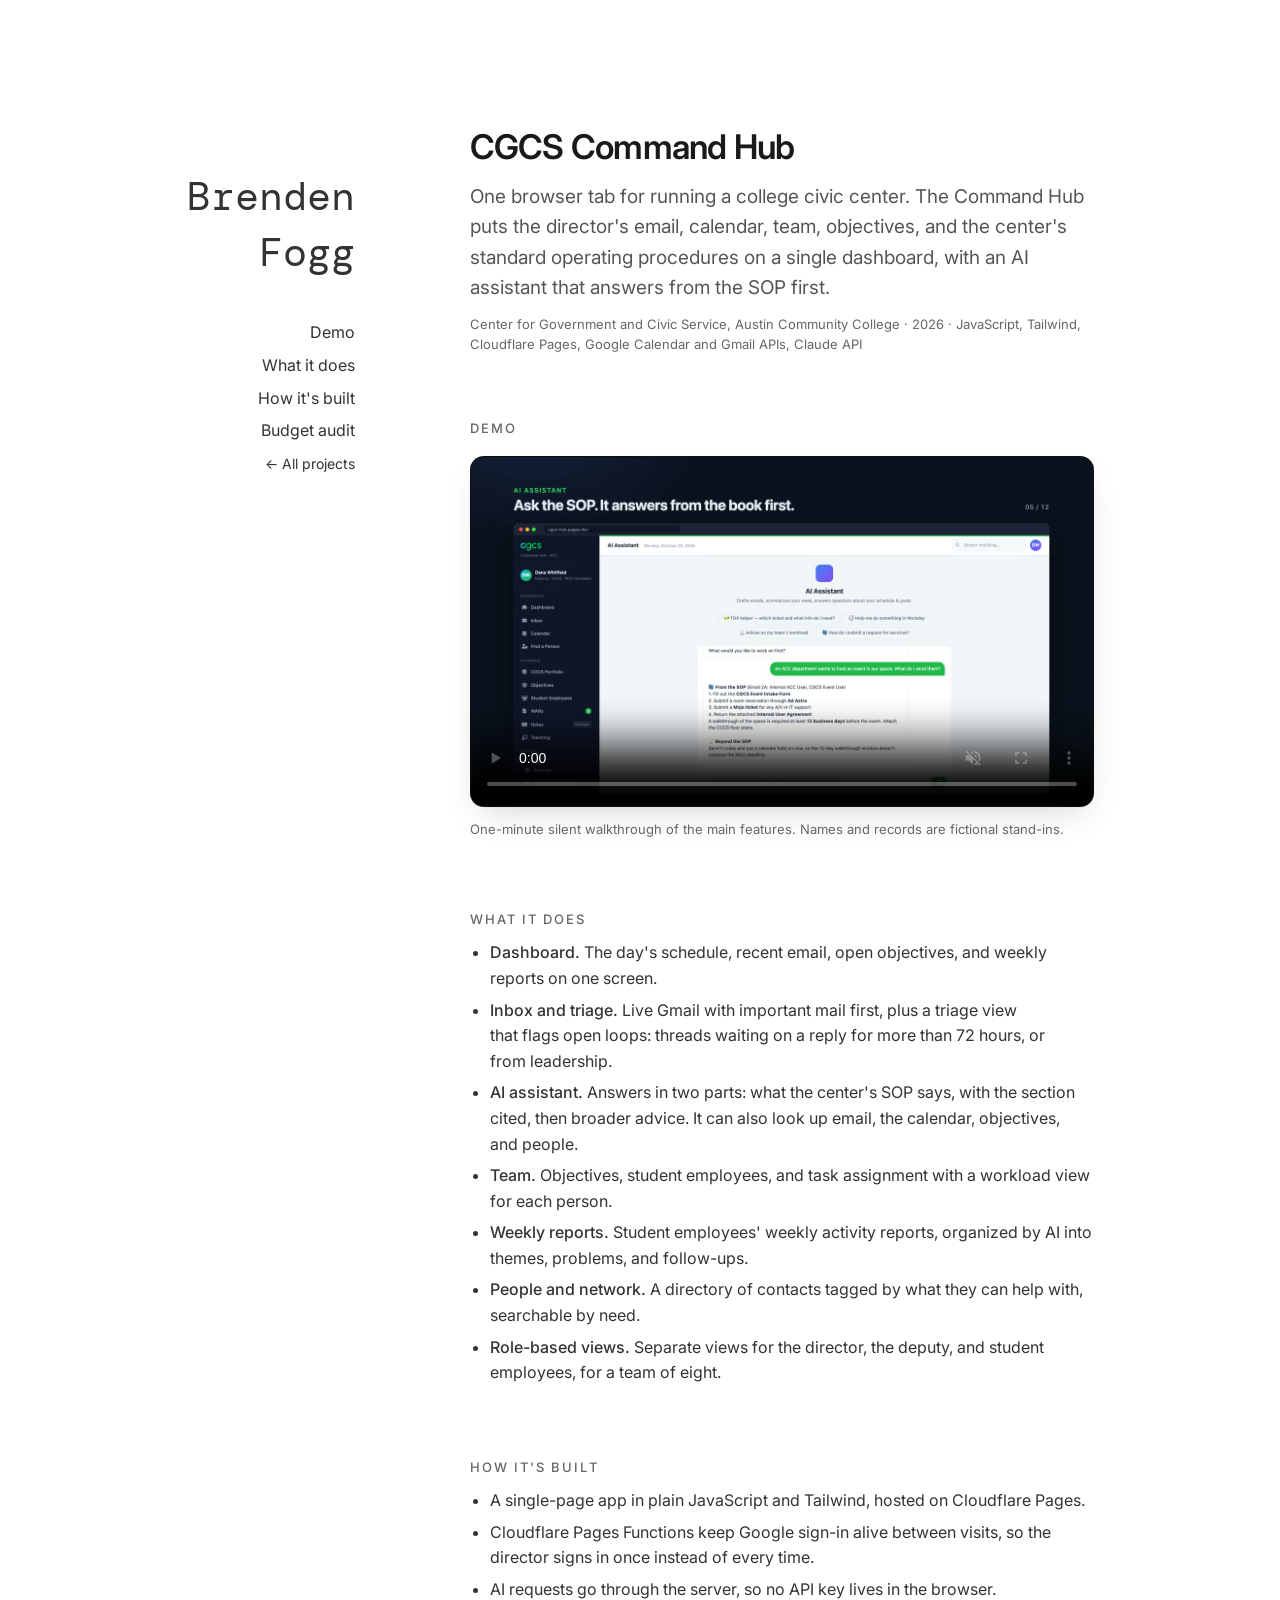
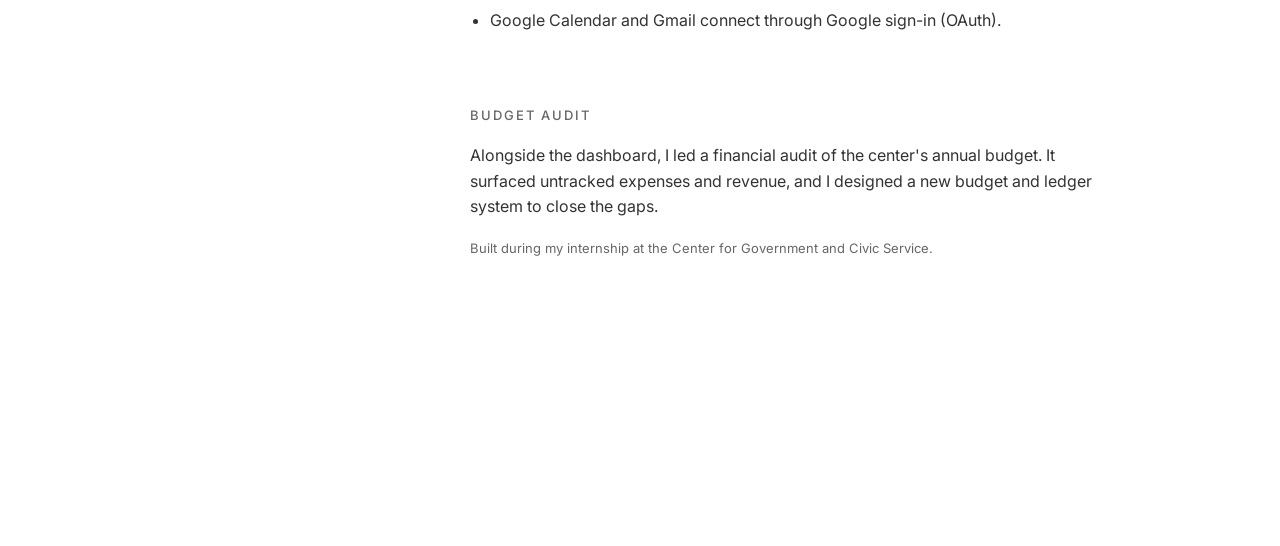
==== projects/cgcs-hub/index.html @ c5cb947f "Old site: add the CGCS Command Hub case study and video Saves the in-progress work on the previous d" ====
<!DOCTYPE html>
<html lang="en">
<head>
  <title>CGCS Command Hub · Brenden Fogg</title>

  <!-- meta -->
  <meta charset="UTF-8">
  <meta name="viewport" content="width=device-width, initial-scale=1">
  <meta name="description" content="CGCS Command Hub: an operations dashboard that puts a civic center's email, calendar, team, and SOP in one browser tab.">

  <!-- Font Awesome (icons) -->
  <link rel="stylesheet" href="https://cdnjs.cloudflare.com/ajax/libs/font-awesome/4.7.0/css/font-awesome.min.css">

  <!-- CSS -->
  <link rel="stylesheet" href="../../_css/style.css?v=5">
  <style>
    /* Case-study additions; everything else comes from the site stylesheet. */
    .lede { font-size: 19px; line-height: 1.5; color: var(--subtle); padding-top: 4px !important; }
    .meta { color: var(--muted); font-size: 13px; }
    .meta a { white-space: nowrap; }
    figure { margin: 18px 0 6px; }
    figcaption { color: var(--muted); font-size: 13px; padding-top: 10px; }
    ul.tight { margin: 4px 0; padding-left: 20px; }
    ul.tight li { padding: 3px 0; }
    .back { font-size: 14px; }
    /* tighter section spacing than the home page's spacer */
    .main > .br { height: 64px; }
    .main .anchor > p:last-child { padding-bottom: 0; }
  </style>
</head>

<body>
  <a class="skip" href="#main">Skip to content</a>
  <div class="container">

    <!-- left pane -->
    <nav class="left-pane toc" aria-label="Site">
      <p class="name about"><a href="../../">Brenden<br>Fogg<br></a></p>
      <div class="mobile-header">
        <span class="about"><a href="../../">Brenden Fogg</a></span>
      </div>
      <button class="mobile-toggle" type="button" aria-label="Menu" aria-expanded="false">
        <span></span>
        <span></span>
        <span></span>
      </button>
      <div class="links">
        <div class="visible-sm small-br"></div>
        <a href="#demo" class="nav demo">Demo</a>
        <div class="small-br"></div>
        <a href="#features" class="nav features">What it does</a>
        <div class="small-br"></div>
        <a href="#built" class="nav built">How it's built</a>
        <div class="small-br"></div>
        <a href="#budget" class="nav budget">Budget audit</a>
        <div class="small-br"></div>
        <a class="back" href="../../#projects">&larr; All projects</a>
      </div>
    </nav>

    <!-- right pane -->
    <main class="right-pane main" id="main">

      <div class="anchor" id="top">
        <h1 class="project-title">CGCS Command Hub</h1>
        <p class="lede">
          One browser tab for running a college civic center. The Command Hub puts the director's
          email, calendar, team, objectives, and the center's standard operating procedures on a
          single dashboard, with an AI assistant that answers from the SOP first.
        </p>
        <div class="meta">
          Center for Government and Civic Service, Austin Community College · 2026 ·
          JavaScript, Tailwind, Cloudflare Pages, Google Calendar and Gmail APIs, Claude API
        </div>
      </div>

      <div class="br"></div>

      <!-- demo -->
      <div class="anchor" id="demo">
        <h2 class="section">Demo</h2>
        <figure>
          <video src="../../_media/cgcs-hub-demo.mp4?v=4" poster="../../_images/cgcs-hub-video-poster.jpg?v=4"
                 width="1280" height="720" controls playsinline muted preload="metadata"
                 aria-label="Walkthrough of the CGCS Command Hub"></video>
          <figcaption>One-minute silent walkthrough of the main features. Names and records are fictional stand-ins.</figcaption>
        </figure>
      </div>

      <div class="br"></div>

      <!-- features -->
      <div class="anchor" id="features">
        <h2 class="section">What it does</h2>
        <ul class="tight">
          <li><span class="bold">Dashboard.</span> The day's schedule, recent email, open objectives, and weekly reports on one screen.</li>
          <li><span class="bold">Inbox and triage.</span> Live Gmail with important mail first, plus a triage view that flags open loops: threads waiting on a reply for more than 72 hours, or from leadership.</li>
          <li><span class="bold">AI assistant.</span> Answers in two parts: what the center's SOP says, with the section cited, then broader advice. It can also look up email, the calendar, objectives, and people.</li>
          <li><span class="bold">Team.</span> Objectives, student employees, and task assignment with a workload view for each person.</li>
          <li><span class="bold">Weekly reports.</span> Student employees' weekly activity reports, organized by AI into themes, problems, and follow-ups.</li>
          <li><span class="bold">People and network.</span> A directory of contacts tagged by what they can help with, searchable by need.</li>
          <li><span class="bold">Role-based views.</span> Separate views for the director, the deputy, and student employees, for a team of eight.</li>
        </ul>
      </div>

      <div class="br"></div>

      <!-- built -->
      <div class="anchor" id="built">
        <h2 class="section">How it's built</h2>
        <ul class="tight">
          <li>A single-page app in plain JavaScript and Tailwind, hosted on Cloudflare Pages.</li>
          <li>Cloudflare Pages Functions keep Google sign-in alive between visits, so the director signs in once instead of every time.</li>
          <li>AI requests go through the server, so no API key lives in the browser.</li>
          <li>Google Calendar and Gmail connect through Google sign-in (OAuth).</li>
        </ul>
      </div>

      <div class="br"></div>

      <!-- budget -->
      <div class="anchor" id="budget">
        <h2 class="section">Budget audit</h2>
        <p>
          Alongside the dashboard, I led a financial audit of the center's annual budget. It surfaced
          untracked expenses and revenue, and I designed a new budget and ledger system to close the gaps.
        </p>
        <div class="small-br"></div>
        <div class="meta">Built during my internship at the Center for Government and Civic Service.</div>
      </div>

      <div class="abyss"></div>
    </main>

  </div>

  <script src="../../_js/main.js?v=4"></script>
</body>
</html>
---- _css/style.css ----
/* ============================================================
   Brenden Fogg — Personal Website
   Style inspired by tsnaomi.net
   ============================================================ */

/* ---- Fonts ---- */
@import url('https://fonts.googleapis.com/css2?family=DM+Mono:wght@400;500&family=Inter:wght@400;500;600&display=swap');


/* ---- Tokens ---- */
:root {
  --ink: #333333;
  --ink-strong: #1a1a1a;
  --subtle: #555555;
  --muted: #666666;
  --rule: #d9d9d9;
  --accent: #3d8bbd;
  --radius: 14px;
  --media-edge: rgba(0, 0, 0, 0.08);
  --media-shadow: 0 1px 2px rgba(0, 0, 0, 0.04), 0 14px 36px -12px rgba(0, 0, 0, 0.18);
}


/* ---- Reset / Base ---- */
html {
  -webkit-tap-highlight-color: rgba(0, 0, 0, 0);
  -webkit-text-size-adjust: 100%;
  scroll-behavior: smooth;
}

body {
  font-size: 16px;
  font-family: 'Inter', -apple-system, BlinkMacSystemFont, 'Helvetica Neue', Helvetica, Arial, sans-serif;
  background: #ffffff;
  color: var(--ink);
  margin: 0;
  padding: 0;
  -webkit-font-smoothing: antialiased;
}

::selection {
  background: rgba(61, 139, 189, 0.2);
  color: var(--ink-strong);
}

/* ---- Skip link: hidden until focused from the keyboard ---- */
.skip {
  position: absolute;
  left: 16px;
  top: -100px;
  z-index: 1000;
  padding: 8px 12px;
  background: #ffffff;
  border-radius: 8px;
}

.skip:focus {
  top: 12px;
  box-shadow: var(--media-shadow);
}

:focus-visible {
  outline: 2px solid var(--accent);
  outline-offset: 3px;
  border-radius: 2px;
}

p,
li {
  text-wrap: pretty;
}

h1 {
  font-weight: normal;
  margin-block-start: 0px;
  margin-block-end: 0px;
}

h2 {
  margin-block-start: 0px;
  margin-block-end: 0px;
  font-size: inherit;
  font-weight: normal;
}

a,
a:active {
  color: var(--ink);
  text-decoration: none;
  transition: color .2s ease, text-decoration-color .2s ease;
}

a.bold,
a .bold,
a.inline {
  text-decoration: underline;
  text-decoration-thickness: 1px;
  text-underline-offset: 3px;
  text-decoration-color: rgba(51, 51, 51, 0.35);
}

a:hover .bold,
a.inline:hover {
  text-decoration-color: currentColor;
}

a,
.name,
.nav,
.mobile-toggle,
.mobile-header > span {
  cursor: pointer;
}

a:hover,
a:hover span,
.about:hover,
.nav:hover,
.nav.active {
  color: var(--accent);
}

/* The current section reads as selected, not merely hovered */
.nav.active {
  font-weight: 500;
}

br {
  padding-top: 2px;
}

/* ---- Name (left pane) ---- */
.name {
  font-family: 'DM Mono', 'Courier New', Courier, monospace;
  line-height: 1.4;
  font-size: 40px;
  margin-bottom: 40px;
  font-weight: 400;
}

.mobile-header {
  font-family: 'DM Mono', 'Courier New', Courier, monospace;
}

/* ---- Bold / emphasis ---- */
.bold {
  font-weight: 500;
}

/* ---- Layout ---- */
.container {
  color: var(--ink);
  line-height: 1.55;
  margin: 10% auto;
  overflow: visible;
}

.toc {
  z-index: 10;
  cursor: default;
  width: 224px;
}

.main {
  margin-bottom: 40px;
}

/* ---- About: photo stands alone above the intro ---- */
#about .portrait {
  display: block;
  width: 128px;
  height: auto;
  aspect-ratio: 1545 / 2000; /* the photo's own proportions, so it can never stretch */
  object-fit: cover;
  margin: 0 0 28px;
  border-radius: var(--radius);
  box-shadow: var(--media-shadow);
}

.hello {
  font-size: 32px;
  font-weight: 600;
  line-height: 1.15;
  letter-spacing: -0.022em;
  color: var(--ink-strong);
  margin: 0 0 6px;
  text-wrap: balance;
}

/* Case-study pages open with the same large title as the home page */
.project-title {
  font-size: 34px;
  font-weight: 600;
  line-height: 1.12;
  letter-spacing: -0.022em;
  color: var(--ink-strong);
  margin: 0 0 12px;
  text-wrap: balance;
}

.main div p.intro {
  font-size: 19px;
  line-height: 1.5;
  color: var(--subtle);
  padding: 6px 0 0;
}

/* ---- Media: rounded, soft-edged frames for screenshots and video ---- */
.media,
figure img,
figure video {
  box-sizing: border-box;
  display: block;
  width: 100%;
  height: auto;
  border-radius: var(--radius);
  border: 1px solid var(--media-edge);
  box-shadow: var(--media-shadow);
}

figure video {
  aspect-ratio: 16 / 9;
  background: #0f1115;
}

figure figcaption {
  padding-top: 12px;
}

#photo-hero {
  float: left;
  width: 160px;
  min-height: 160px;
  margin: 8px 20px 10px 0;
  line-height: 0;
}

#photo-hero canvas {
  display: block;
  background: #ffffff;
  filter: grayscale(100%);
}


.main > div {
  position: relative;
  top: 0;
}

.main div p {
  margin: 0;
  padding: 10px 0;
}

.main p,
.main li {
  line-height: 1.6;
}

/* ---- Section headers ---- */
.section {
  font-size: 13px;
  font-weight: 500;
  text-transform: uppercase;
  letter-spacing: 0.16em;
  color: var(--muted);
  margin-bottom: 8px;
}

/* ---- Scroll target offset so headings don't hide under the fixed sidebar ---- */
.anchor {
  scroll-margin-top: 40px;
}

/* ---- Spacers ---- */
.br {
  height: 88px;
}

.small-br {
  height: 8px;
}

/* ---- Icons / links ---- */
.icon {
  padding-left: 4px;
  font-size: 12px;
}

.fa {
  color: inherit;
}

/* ---- Project/paper entries ---- */
.entry {
  margin-bottom: 0;
}

.author-highlight {
  font-weight: 500;
}

/* ---- Tag chips ---- */
.tag {
  display: inline-block;
  font-size: 11px;
  letter-spacing: 0.5px;
  border: 1px solid #aaaaaa;
  color: #777777;
  padding: 1px 8px;
  border-radius: 999px;
  margin-left: 4px;
  vertical-align: middle;
  line-height: 1.6;
}

/* ---- Abyss (scroll padding at bottom) ---- */
.abyss {
  height: 120px;
}

/* ---- Mobile menu button ---- */
.mobile-toggle {
  appearance: none;
  background: none;
  border: 0;
  padding: 0;
  color: inherit;
}


/* ============================================================
   Responsive — min 630px (not tiny)
   ============================================================ */
@media (min-width: 630px) {
  .mobile-header,
  .mobile-toggle,
  .visible-sm {
    display: none;
  }

  .left-pane,
  .right-pane {
    display: inline-block;
  }

  .left-pane {
    width: auto;
  }

  .toc {
    text-align: right;
    position: fixed;
    top: 10vw;
  }
}

/* ============================================================
   Responsive — min 920px (full screen)
   ============================================================ */
@media (min-width: 920px) {
  .container {
    max-width: 907px;
  }

  .right-pane {
    width: 624px;
    margin-left: 223px;
    padding-left: 60px;
  }

  .main > div {
    top: 0;
  }
}

/* ============================================================
   Responsive — 630px–1100px (half < < full)
   ============================================================ */
@media (min-width: 630px) and (max-width: 1100px) {
  .container {
    max-width: 877px;
  }

  .right-pane {
    padding-left: 30px;
  }
}

/* ============================================================
   Responsive — 630px–919px (half screen)
   ============================================================ */
@media (min-width: 630px) and (max-width: 919px) {
  .container {
    max-width: 625px;
  }

  .right-pane {
    width: 439px;
    margin-left: 156px;
  }

  .name {
    font-size: 28px;
    margin-bottom: 20px;
  }

  .links {
    font-size: 14.5px;
  }
}

/* ============================================================
   Responsive — max 629px (tiny / mobile)
   ============================================================ */
@media (max-width: 629px) {
  body {
    width: 100%;
  }

  .container {
    margin: 0 auto;
  }

  .left-pane {
    top: 0;
    left: 0;
  }

  .right-pane {
    width: 100%;
    margin: 84px 0 80px;
  }

  .right-pane > div {
    margin: 10px 20px 0;
  }

  /* Clear the 53px fixed header when jumping to a section */
  .anchor {
    scroll-margin-top: 76px;
  }

  .main p,
  .main li {
    line-height: 1.55;
  }

  .br {
    height: 44px;
  }

  .name,
  .links .slash {
    display: none;
  }

  .hello {
    font-size: 27px;
  }

  .mobile-header {
    font-size: 22px;
    text-align: left;
    display: block;
    word-spacing: 0px;
    padding-top: 11px;
    padding-left: 14px;
  }

  .toc {
    position: fixed;
    overflow: hidden;
    transition: all 0.3s;
    top: 0px;
    width: 100%;
    max-height: 12px;
    padding-bottom: 40px;
    border-bottom: 1px solid var(--rule);
    background-color: #ffffff;
    z-index: 999;
    -webkit-transition: all 0.3s;
  }

  .links {
    text-align: center;
    width: 100%;
    float: right;
    padding-top: 12px;
  }

  /* 44px-tall tap targets; the gaps come from padding instead of spacer divs */
  .links a {
    display: block;
    padding: 10px 0;
  }

  .links .small-br {
    display: none;
  }

  /* Links in the closed menu can't be tabbed to */
  .toc:not(.open-nav) .links {
    visibility: hidden;
  }

  .open-nav {
    max-height: 480px;
  }

  .mobile-toggle {
    position: absolute;
    top: 0;
    right: 0;
    width: 50px;
    height: 52px;
    transition: .5s ease-in-out;
  }

  .mobile-toggle span {
    display: block;
    width: 18px;
    height: 2px;
    margin: 0 0 4px 18px;
    background: var(--ink);
    transition: .25s ease-in-out;
  }

  .mobile-toggle span:nth-child(1) {
    margin-top: 20px;
    transform-origin: top left;
  }

  .mobile-toggle span:nth-child(3) {
    transform-origin: bottom left;
  }

  .open-nav .mobile-toggle span:nth-child(2) {
    width: 0%;
  }

  .open-nav .mobile-toggle span:nth-child(1) {
    transform: rotate(45deg);
  }

  .open-nav .mobile-toggle span:nth-child(3) {
    transform: rotate(-45deg);
  }
}
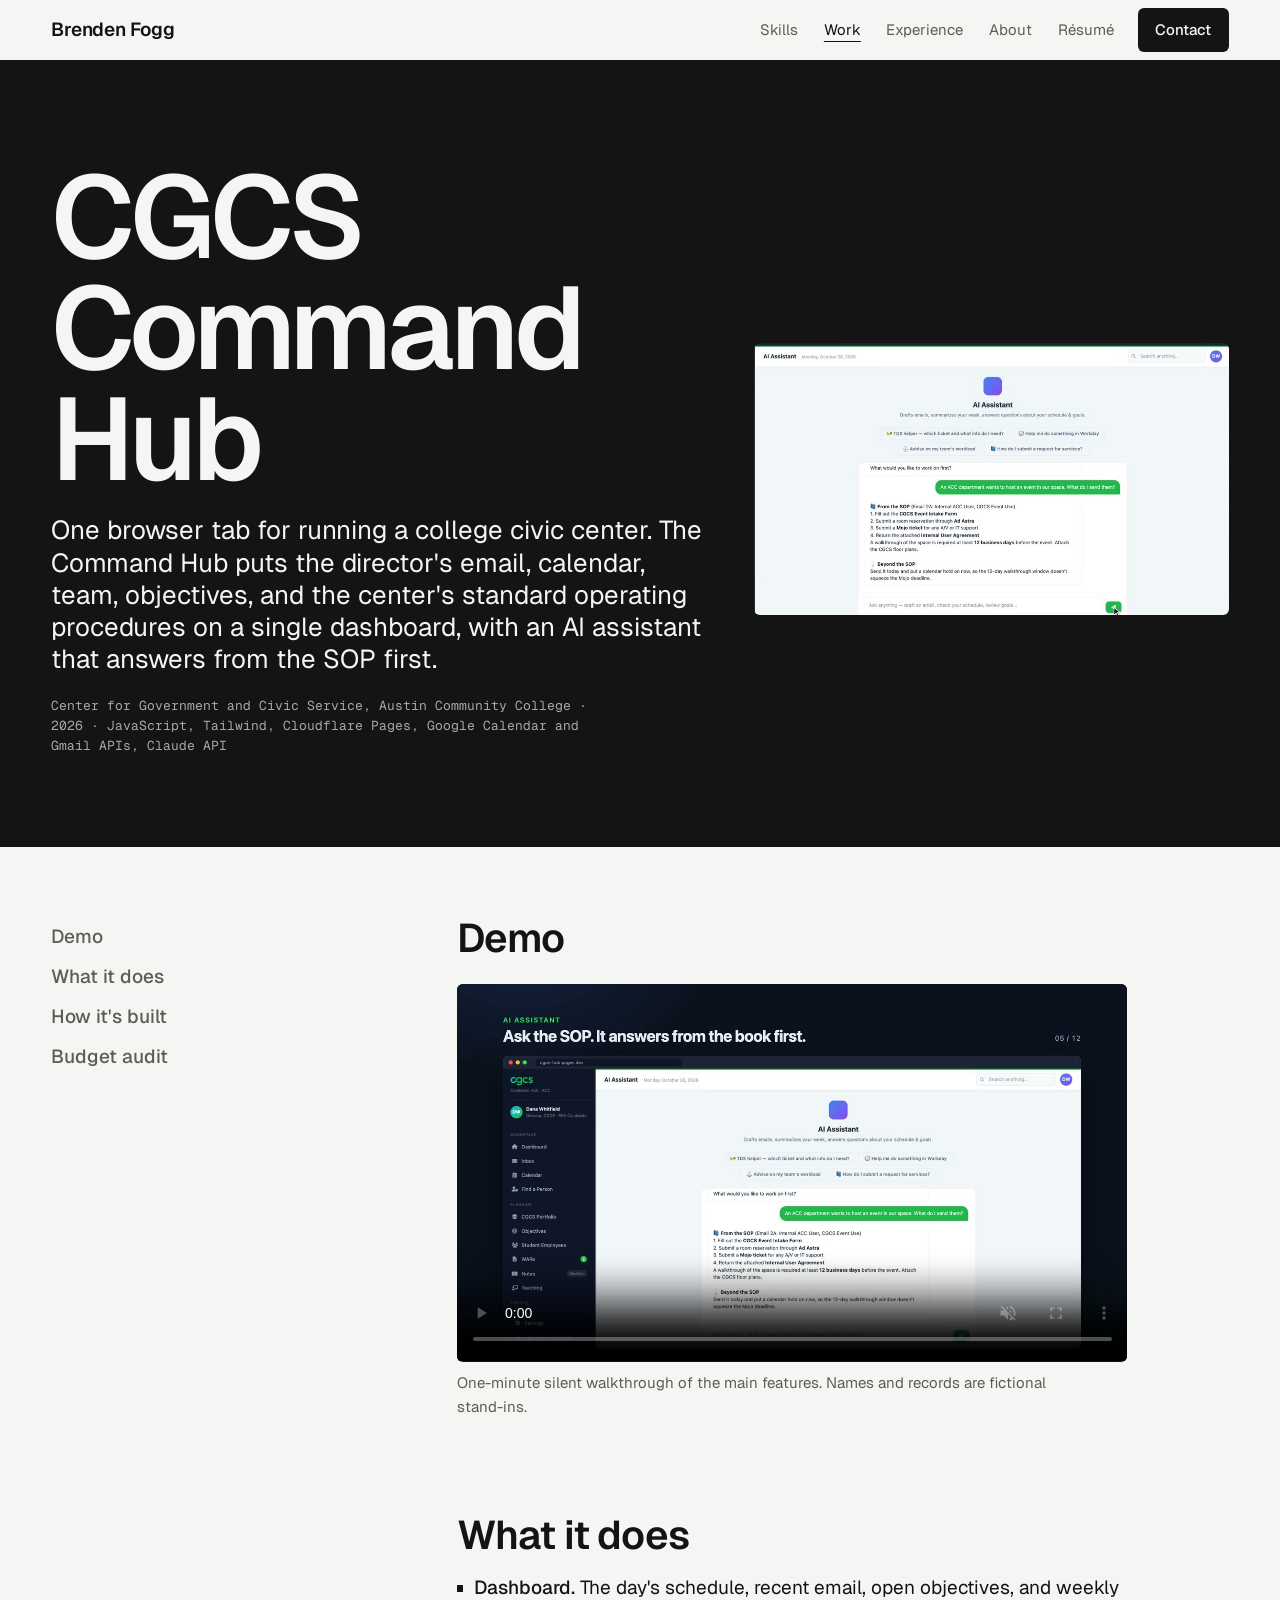
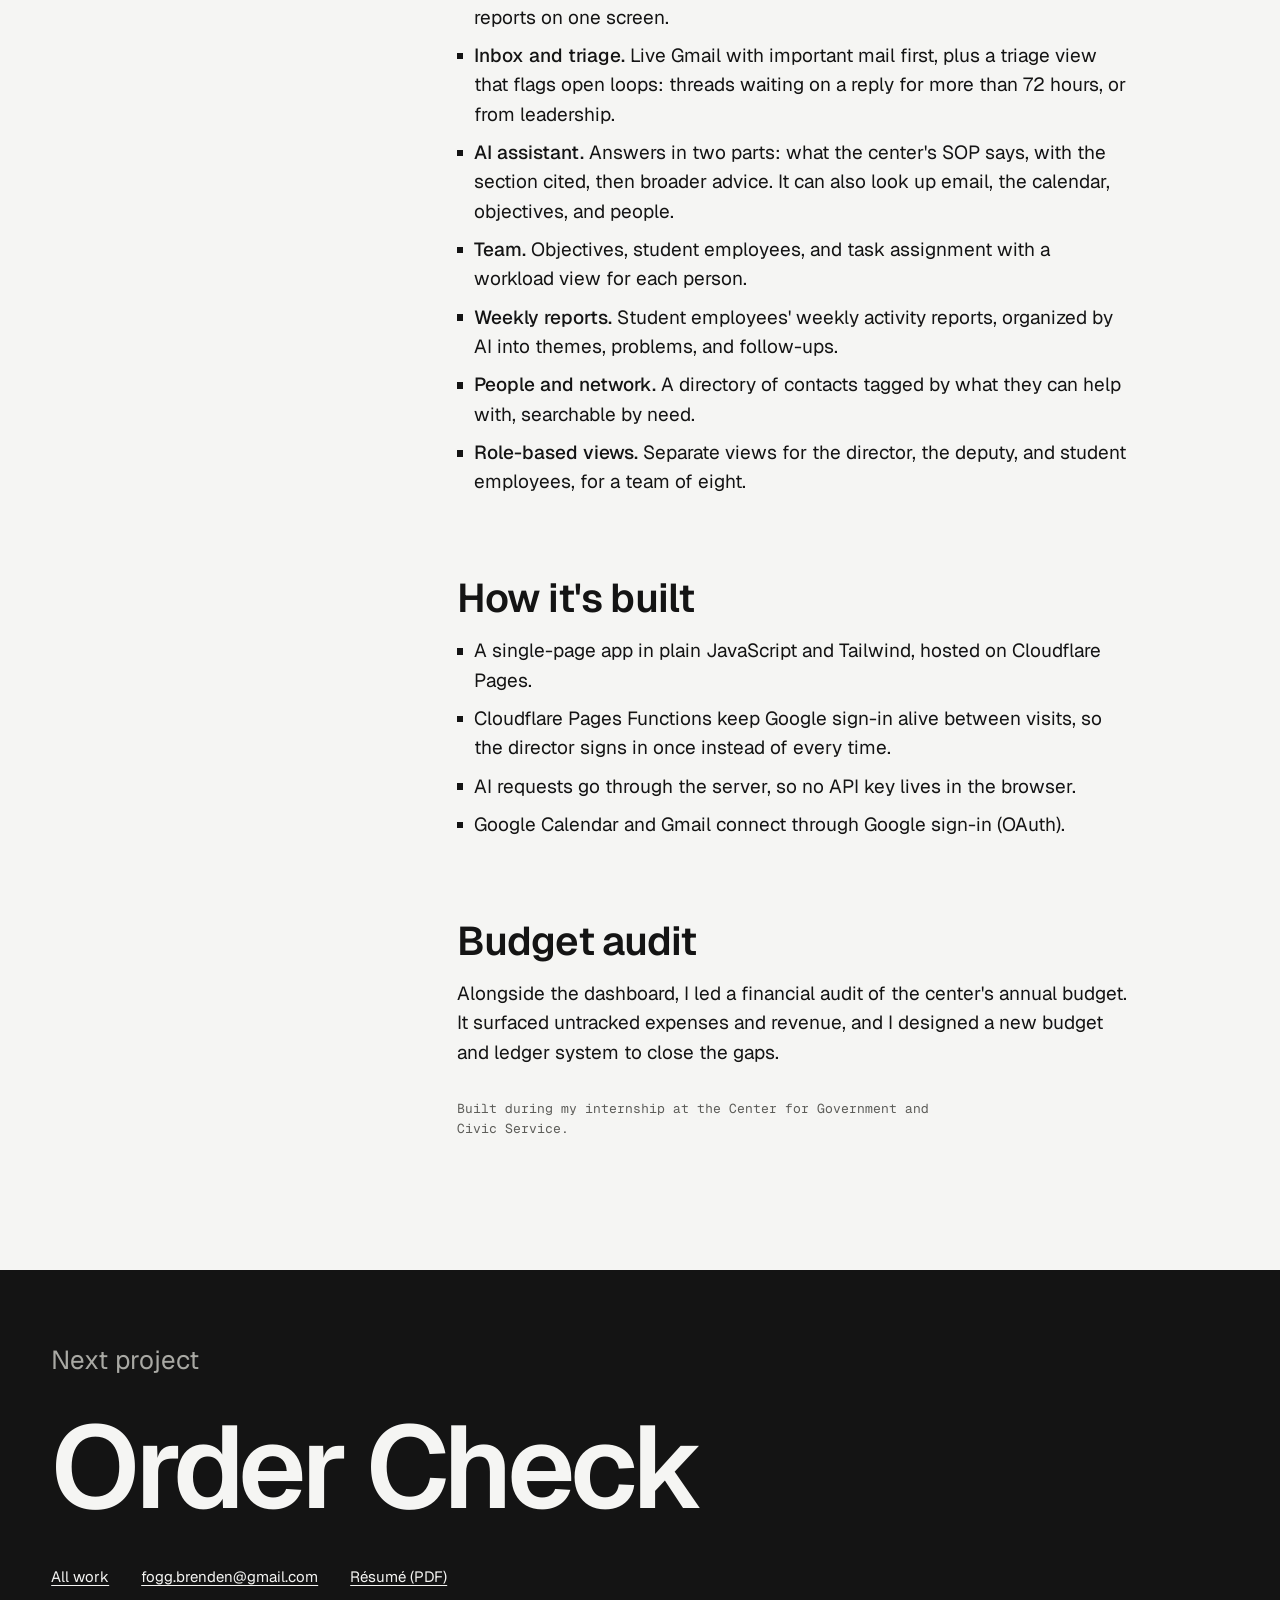
==== commit 7bfdd181: "Redesign the site: neutral layout, skills up front, hidden game Replaces the previous design with a " ====
--- a/projects/cgcs-hub/index.html
+++ b/projects/cgcs-hub/index.html
@@ -1,68 +1,38 @@
-<!DOCTYPE html>
+<!doctype html>
 <html lang="en">
 <head>
-  <title>CGCS Command Hub · Brenden Fogg</title>
-
-  <!-- meta -->
-  <meta charset="UTF-8">
-  <meta name="viewport" content="width=device-width, initial-scale=1">
-  <meta name="description" content="CGCS Command Hub: an operations dashboard that puts a civic center's email, calendar, team, and SOP in one browser tab.">
-
-  <!-- Font Awesome (icons) -->
-  <link rel="stylesheet" href="https://cdnjs.cloudflare.com/ajax/libs/font-awesome/4.7.0/css/font-awesome.min.css">
-
-  <!-- CSS -->
-  <link rel="stylesheet" href="../../_css/style.css?v=5">
-  <style>
-    /* Case-study additions; everything else comes from the site stylesheet. */
-    .lede { font-size: 19px; line-height: 1.5; color: var(--subtle); padding-top: 4px !important; }
-    .meta { color: var(--muted); font-size: 13px; }
-    .meta a { white-space: nowrap; }
-    figure { margin: 18px 0 6px; }
-    figcaption { color: var(--muted); font-size: 13px; padding-top: 10px; }
-    ul.tight { margin: 4px 0; padding-left: 20px; }
-    ul.tight li { padding: 3px 0; }
-    .back { font-size: 14px; }
-    /* tighter section spacing than the home page's spacer */
-    .main > .br { height: 64px; }
-    .main .anchor > p:last-child { padding-bottom: 0; }
-  </style>
+<meta charset="utf-8">
+<meta name="viewport" content="width=device-width, initial-scale=1">
+<title>CGCS Command Hub · Brenden Fogg</title>
+<meta name="description" content="CGCS Command Hub: an operations dashboard that puts a civic center's email, calendar, team, and SOP in one browser tab.">
+<meta property="og:title" content="CGCS Command Hub · Brenden Fogg">
+<meta property="og:description" content="CGCS Command Hub: an operations dashboard that puts a civic center's email, calendar, team, and SOP in one browser tab.">
+<meta property="og:image" content="../../assets/cgcs-hub-video-poster.jpg">
+<meta name="theme-color" content="#f5f5f3">
+<link rel="icon" href="data:image/svg+xml,%3Csvg xmlns='http://www.w3.org/2000/svg' viewBox='0 0 64 64'%3E%3Crect width='64' height='64' fill='%23141414'/%3E%3Ctext x='32' y='43' font-family='Arial,sans-serif' font-size='30' font-weight='700' text-anchor='middle' fill='%23f5f5f3'%3EBF%3C/text%3E%3C/svg%3E">
+<link rel="preconnect" href="https://fonts.googleapis.com">
+<link rel="preconnect" href="https://fonts.gstatic.com" crossorigin>
+<link href="https://fonts.googleapis.com/css2?family=Geist:wght@400;500;600&family=Geist+Mono:wght@400;500&display=swap" rel="stylesheet">
+<link rel="stylesheet" href="../../css/site.css">
+<link rel="stylesheet" href="../../css/case.css">
 </head>
-
 <body>
-  <a class="skip" href="#main">Skip to content</a>
-  <div class="container">
-
-    <!-- left pane -->
-    <nav class="left-pane toc" aria-label="Site">
-      <p class="name about"><a href="../../">Brenden<br>Fogg<br></a></p>
-      <div class="mobile-header">
-        <span class="about"><a href="../../">Brenden Fogg</a></span>
-      </div>
-      <button class="mobile-toggle" type="button" aria-label="Menu" aria-expanded="false">
-        <span></span>
-        <span></span>
-        <span></span>
-      </button>
-      <div class="links">
-        <div class="visible-sm small-br"></div>
-        <a href="#demo" class="nav demo">Demo</a>
-        <div class="small-br"></div>
-        <a href="#features" class="nav features">What it does</a>
-        <div class="small-br"></div>
-        <a href="#built" class="nav built">How it's built</a>
-        <div class="small-br"></div>
-        <a href="#budget" class="nav budget">Budget audit</a>
-        <div class="small-br"></div>
-        <a class="back" href="../../#projects">&larr; All projects</a>
-      </div>
-    </nav>
-
-    <!-- right pane -->
-    <main class="right-pane main" id="main">
-
-      <div class="anchor" id="top">
-        <h1 class="project-title">CGCS Command Hub</h1>
+<a class="skip" href="#main">Skip to content</a>
+<header class="bar bar--case">
+  <a class="bar__mark" href="../../">Brenden Fogg</a>
+  <nav class="bar__nav" aria-label="Main">
+    <a href="../../#skills">Skills</a>
+    <a href="../../#work" aria-current="page">Work</a>
+    <a href="../../#experience">Experience</a>
+    <a href="../../#about">About</a>
+    <a href="../../data/BrendenFogg-CV.pdf">Résumé</a>
+  </nav>
+  <a class="bar__action" href="../../#contact">Contact</a>
+</header>
+<main id="main">
+<div class="case-hero">
+<img class="case-hero__img" src="../../assets/cgcs-hub-assistant.jpg" width="926" height="530" alt="The Command Hub's AI assistant answering from the standard operating procedures.">
+<h1>CGCS Command Hub</h1>
         <p class="lede">
           One browser tab for running a college civic center. The Command Hub puts the director's
           email, calendar, team, objectives, and the center's standard operating procedures on a
@@ -72,15 +42,22 @@
           Center for Government and Civic Service, Austin Community College · 2026 ·
           JavaScript, Tailwind, Cloudflare Pages, Google Calendar and Gmail APIs, Claude API
         </div>
-      </div>
+</div>
+<div class="case wrap grid">
+  <nav class="case__toc" aria-label="On this page">
+    <a href="#demo">Demo</a>
+    <a href="#features">What it does</a>
+    <a href="#built">How it's built</a>
+    <a href="#budget">Budget audit</a>
+  </nav>
+  <div class="case__body">
 
-      <div class="br"></div>
 
       <!-- demo -->
       <div class="anchor" id="demo">
-        <h2 class="section">Demo</h2>
+        <h2>Demo</h2>
         <figure>
-          <video src="../../_media/cgcs-hub-demo.mp4?v=4" poster="../../_images/cgcs-hub-video-poster.jpg?v=4"
+          <video src="../../media/cgcs-hub-demo.mp4" poster="../../assets/cgcs-hub-video-poster.jpg"
                  width="1280" height="720" controls playsinline muted preload="metadata"
                  aria-label="Walkthrough of the CGCS Command Hub"></video>
           <figcaption>One-minute silent walkthrough of the main features. Names and records are fictional stand-ins.</figcaption>
@@ -91,7 +68,7 @@
 
       <!-- features -->
       <div class="anchor" id="features">
-        <h2 class="section">What it does</h2>
+        <h2>What it does</h2>
         <ul class="tight">
           <li><span class="bold">Dashboard.</span> The day's schedule, recent email, open objectives, and weekly reports on one screen.</li>
           <li><span class="bold">Inbox and triage.</span> Live Gmail with important mail first, plus a triage view that flags open loops: threads waiting on a reply for more than 72 hours, or from leadership.</li>
@@ -107,7 +84,7 @@
 
       <!-- built -->
       <div class="anchor" id="built">
-        <h2 class="section">How it's built</h2>
+        <h2>How it's built</h2>
         <ul class="tight">
           <li>A single-page app in plain JavaScript and Tailwind, hosted on Cloudflare Pages.</li>
           <li>Cloudflare Pages Functions keep Google sign-in alive between visits, so the director signs in once instead of every time.</li>
@@ -120,7 +97,7 @@
 
       <!-- budget -->
       <div class="anchor" id="budget">
-        <h2 class="section">Budget audit</h2>
+        <h2>Budget audit</h2>
         <p>
           Alongside the dashboard, I led a financial audit of the center's annual budget. It surfaced
           untracked expenses and revenue, and I designed a new budget and ledger system to close the gaps.
@@ -129,11 +106,19 @@
         <div class="meta">Built during my internship at the Center for Government and Civic Service.</div>
       </div>
 
-      <div class="abyss"></div>
-    </main>
-
+      
+    
   </div>
-
-  <script src="../../_js/main.js?v=4"></script>
+</div>
+</main>
+<footer class="case-foot">
+  <p>Next project</p>
+  <a class="case-foot__next" href="../order-check/">Order Check</a>
+  <ul>
+    <li><a class="link" href="../../#work">All work</a></li>
+    <li><a class="link" href="mailto:fogg.brenden@gmail.com">fogg.brenden@gmail.com</a></li>
+    <li><a class="link" href="../../data/BrendenFogg-CV.pdf">Résumé (PDF)</a></li>
+  </ul>
+</footer>
 </body>
 </html>
--- a/css/site.css
+++ b/css/site.css
@@ -0,0 +1,272 @@
+/* Brenden Fogg — site.css
+   Neutral and quiet: off-white ground, near-black ink, one grey tone step, a single blue used only for links in focus.
+   One typeface (Geist). No effects beyond a soft rise as sections enter. */
+
+:root {
+  --bg: #f5f5f3;
+  --surface: #ebebe8;
+  --ink: #141414;
+  --muted: #5c5c58;
+  --accent: #1f3a8a;
+  --accent-ink: #ffffff;
+  --dark-muted: #a9a9a4;
+
+  --font-display: "Geist", ui-sans-serif, system-ui, -apple-system, "Segoe UI", Helvetica, Arial, sans-serif;
+  --font-text: var(--font-display);
+
+  --step-small: 0.9375rem;
+  --step-body: clamp(1.0625rem, 1rem + 0.25vw, 1.1875rem);
+  --step-lead: clamp(1.25rem, 1.1rem + 0.7vw, 1.625rem);
+  --step-head: clamp(1.75rem, 1.4rem + 1.5vw, 2.5rem);
+  --step-display: clamp(3rem, 1.2rem + 7.6vw, 8rem);
+
+  --margin: clamp(1.25rem, 4vw, 4rem);
+  --gutter: clamp(1.25rem, 3vw, 3rem);
+  --section: clamp(4.5rem, 9vw, 9rem);
+  --bar: 3.75rem;
+  --radius: 6px;
+
+  --ease-out: cubic-bezier(0.22, 1, 0.36, 1);
+}
+
+*, *::before, *::after { box-sizing: border-box; }
+html { -webkit-text-size-adjust: 100%; text-size-adjust: 100%; scroll-padding-top: calc(var(--bar) + 1rem); }
+body { margin: 0; background: var(--bg); color: var(--ink); font-family: var(--font-text); font-size: var(--step-body); line-height: 1.55; -webkit-font-smoothing: antialiased; text-rendering: optimizeLegibility; }
+h1, h2, h3, p, figure, ul, ol, dl, dd { margin: 0; }
+ul, ol { padding: 0; list-style: none; }
+img, video { display: block; max-width: 100%; height: auto; }
+button { font: inherit; color: inherit; background: none; border: 0; padding: 0; cursor: pointer; }
+a { color: inherit; }
+::selection { background: var(--ink); color: var(--bg); }
+:focus-visible { outline: 2px solid var(--accent); outline-offset: 3px; border-radius: 2px; }
+.contact :focus-visible, .rush :focus-visible, .case-hero :focus-visible, .case-foot :focus-visible { outline-color: var(--bg); }
+
+h1, h2, h3 { font-family: var(--font-display); font-weight: 600; letter-spacing: -0.02em; line-height: 1.1; text-wrap: balance; }
+.heading { font-size: var(--step-head); }
+.lead { font-size: var(--step-lead); line-height: 1.35; letter-spacing: -0.01em; max-width: 36ch; text-wrap: pretty; }
+p { max-width: 64ch; text-wrap: pretty; }
+.meta { font-size: var(--step-small); color: var(--muted); }
+.tags { font-size: var(--step-small); color: var(--muted); }
+.nums { font-variant-numeric: tabular-nums lining-nums; }
+
+.wrap { padding-inline: var(--margin); max-width: 90rem; margin-inline: auto; }
+.band { background: var(--surface); padding-block: var(--section); }
+.split { display: grid; grid-template-columns: 12rem minmax(0, 1fr); column-gap: var(--gutter); row-gap: 2rem; align-items: start; }
+.grid { display: grid; grid-template-columns: repeat(12, minmax(0, 1fr)); column-gap: var(--gutter); }
+
+.skip { position: absolute; left: var(--margin); top: -4rem; z-index: 100; background: var(--ink); color: var(--bg); padding: 0.6rem 1rem; border-radius: var(--radius); }
+.skip:focus { top: 0.5rem; }
+
+.link { text-decoration: underline; text-decoration-thickness: 1px; text-underline-offset: 0.22em; display: inline-flex; align-items: center; min-height: 2.75rem; transition: color 160ms; }
+.link:hover { color: var(--accent); }
+.button { display: inline-flex; align-items: center; justify-content: center; min-height: 3rem; padding: 0 1.4rem; background: var(--ink); color: var(--bg); font-weight: 500; font-size: var(--step-body); text-decoration: none; border-radius: var(--radius); transition: background-color 160ms, color 160ms, transform 140ms var(--ease-out); }
+.button:hover { background: var(--accent); color: var(--accent-ink); }
+.button:active { transform: scale(0.98); }
+.button--quiet { background: var(--surface); color: var(--ink); }
+.button--quiet:hover { background: var(--ink); color: var(--bg); }
+.button--light, .button--inverse { background: var(--bg); color: var(--ink); }
+.button--light:hover, .button--inverse:hover { background: var(--accent-ink); color: var(--ink); }
+
+/* ---------- bar ---------- */
+.bar { position: sticky; top: 0; z-index: 20; min-height: var(--bar); background: var(--bg); display: flex; align-items: center; gap: 1.5rem; padding-inline: var(--margin); }
+.bar a { text-decoration: none; display: inline-flex; align-items: center; min-height: 2.75rem; }
+.bar__mark { font-weight: 600; letter-spacing: -0.01em; white-space: nowrap; }
+.bar__nav { display: flex; gap: clamp(1rem, 2vw, 2rem); margin-left: auto; font-size: var(--step-small); color: var(--muted); }
+.bar__nav a { white-space: nowrap; transition: color 160ms; }
+.bar__nav a:hover, .bar__nav a[aria-current] { color: var(--ink); }
+.bar__nav a[aria-current] { text-decoration: underline; text-underline-offset: 0.4em; }
+.bar__action { background: var(--ink); color: var(--bg); padding-inline: 1.1rem; border-radius: var(--radius); font-size: var(--step-small); font-weight: 500; transition: background-color 160ms; }
+.bar__action:hover { background: var(--accent); }
+
+/* ---------- hero ---------- */
+.hero { display: grid; grid-template-columns: minmax(0, 1fr); grid-template-areas: "name" "text" "results"; column-gap: var(--gutter); row-gap: clamp(1.5rem, 3vw, 2.5rem); padding-top: clamp(1.5rem, 4vw, 3.5rem); padding-bottom: var(--section); }
+.hero__name { grid-area: name; font-size: var(--step-display); letter-spacing: -0.045em; line-height: 0.95; margin-left: -0.04em; }
+.hero__text { grid-area: text; }
+.hero__role { font-size: var(--step-lead); line-height: 1.3; letter-spacing: -0.01em; max-width: 34ch; }
+.hero__statement { margin-top: 1rem; color: var(--muted); max-width: 60ch; }
+.hero__actions { margin-top: 1.75rem; display: flex; flex-wrap: wrap; gap: 0.75rem; }
+.hero__results { grid-area: results; border-top: 1px solid #d6d6d1; padding-top: clamp(1.5rem, 3vw, 2.5rem); margin-top: clamp(0.5rem, 2vw, 1.5rem); display: grid; grid-template-columns: repeat(3, minmax(0, 1fr)); gap: var(--gutter); }
+.hero__results li { display: grid; gap: 0.5rem; align-content: start; }
+.hero__results b { font-weight: 600; font-size: clamp(2.25rem, 1.5rem + 3vw, 4rem); letter-spacing: -0.04em; line-height: 1; }
+.hero__results span { color: var(--muted); max-width: 30ch; line-height: 1.45; }
+
+/* ---------- skills ---------- */
+.skills__list { display: grid; grid-template-columns: repeat(2, minmax(0, 1fr)); gap: 2rem var(--gutter); }
+.skills__list dt, .school dt { font-weight: 600; letter-spacing: -0.01em; }
+.skills__list dd { margin-top: 0.3rem; color: var(--muted); max-width: 42ch; }
+
+/* ---------- work ---------- */
+.work { padding-block: var(--section); }
+.project { display: grid; grid-template-columns: minmax(0, 7fr) minmax(0, 5fr); column-gap: var(--gutter); row-gap: 1.5rem; align-items: center; margin-top: clamp(2.5rem, 5vw, 4.5rem); }
+.project--flip .project__shot { order: 2; }
+.project__shot { display: block; background: var(--surface); padding: clamp(0.75rem, 2vw, 1.75rem); border-radius: var(--radius); transition: background-color 200ms; }
+.project__shot img { width: 100%; border-radius: 4px; transition: transform 400ms var(--ease-out); }
+.project__shot:hover { background: #dfdfdb; }
+.project__shot:hover img { transform: scale(1.012); }
+.project__text { display: grid; gap: 0.8rem; align-content: start; }
+.project__text h3 { font-size: var(--step-head); }
+.project__text .meta { margin-top: -0.4rem; }
+.project__links { display: flex; flex-wrap: wrap; gap: 0 1.5rem; }
+.project--plain { grid-template-columns: minmax(0, 3fr) minmax(0, 9fr); align-items: start; background: var(--surface); border-radius: var(--radius); padding: clamp(1.25rem, 3vw, 2.5rem); }
+
+/* ---------- approach ---------- */
+.approach__steps { margin-top: 2.5rem; display: grid; grid-template-columns: repeat(3, minmax(0, 1fr)); gap: var(--gutter); }
+.approach__steps p { margin-top: 0.9rem; color: var(--muted); max-width: 32ch; }
+
+/* ---------- experience ---------- */
+.xp { padding-block: var(--section); }
+.xp__rows { margin-top: 1rem; }
+.xp__row { display: grid; grid-template-columns: minmax(0, 4fr) minmax(0, 8fr); column-gap: var(--gutter); row-gap: 0.75rem; padding-block: clamp(1.5rem, 3vw, 2.5rem); }
+.xp__row + .xp__row { box-shadow: inset 0 1px 0 var(--surface); }
+.xp__head h3 { font-size: var(--step-lead); letter-spacing: -0.015em; }
+.xp__head p { margin-top: 0.2rem; }
+.xp__row ul { display: grid; gap: 0.55rem; }
+.xp__row ul li { padding-left: 1.1rem; position: relative; max-width: 62ch; color: var(--ink); }
+.xp__row ul li::before { content: ""; position: absolute; left: 0; top: 0.68em; width: 5px; height: 5px; border-radius: 50%; background: var(--muted); }
+
+/* ---------- about ---------- */
+.about__body { display: grid; gap: 1.25rem; }
+.school { margin-top: 1.25rem; display: grid; grid-template-columns: repeat(2, minmax(0, 1fr)); gap: 1.5rem var(--gutter); }
+.school dd { margin-top: 0.3rem; }
+.school .meta { display: inline-block; margin-top: 0.2rem; }
+
+/* ---------- contact ---------- */
+.contact { background: var(--ink); color: var(--bg); padding-block: var(--section); }
+.contact__ask { font-size: var(--step-lead); font-weight: 400; letter-spacing: -0.01em; line-height: 1.35; max-width: 28ch; color: var(--dark-muted); }
+.contact__email { display: block; margin-top: 1.5rem; font-size: clamp(2rem, 0.6rem + 6.4vw, 6.5rem); font-weight: 600; letter-spacing: -0.04em; line-height: 1.02; text-decoration: none; overflow-wrap: anywhere; transition: color 160ms; }
+.contact__email:hover { color: var(--dark-muted); }
+.contact__more { margin-top: 2.5rem; display: flex; flex-wrap: wrap; align-items: center; gap: 0.5rem 2rem; font-size: var(--step-small); }
+.contact__more li { min-height: 2.75rem; display: flex; align-items: center; }
+.contact .link:hover { color: var(--dark-muted); }
+
+/* ---------- footer ---------- */
+.foot { padding-block: 2rem; display: flex; flex-wrap: wrap; justify-content: space-between; gap: 0.5rem 2rem; font-size: var(--step-small); color: var(--muted); }
+
+/* ---------- entrances: CSS only, visible by default ---------- */
+@media (prefers-reduced-motion: no-preference) {
+  html { scroll-behavior: smooth; }
+  @supports (animation-timeline: view()) {
+    [data-r] { animation: reveal linear both; animation-timeline: view(); animation-range: entry 0% cover 12%; }
+  }
+  .hero__name, .hero__text > *, .hero__results li { animation: rise 700ms var(--ease-out) both; }
+  .hero__role { animation-delay: 60ms; }
+  .hero__statement { animation-delay: 120ms; }
+  .hero__actions { animation-delay: 180ms; }
+  .hero__results li:nth-child(1) { animation-delay: 240ms; }
+  .hero__results li:nth-child(2) { animation-delay: 300ms; }
+  .hero__results li:nth-child(3) { animation-delay: 360ms; }
+}
+@keyframes reveal { from { opacity: 0; transform: translateY(18px); } to { opacity: 1; transform: none; } }
+@keyframes rise { from { opacity: 0; transform: translateY(14px); } }
+
+/* ---------- Rush, the hidden game ---------- */
+.rush { width: 100vw; max-width: none; height: 100dvh; max-height: none; margin: 0; padding: 0; border: 0; background: var(--ink); color: var(--bg); overflow: auto; }
+.rush:focus { outline: none; }
+.rush::backdrop { background: var(--ink); }
+.rush__in { min-height: 100%; padding: var(--margin); display: grid; grid-template-rows: auto 1fr; gap: 1.5rem; }
+.rush__top { display: flex; align-items: center; justify-content: space-between; gap: 1rem; }
+.rush__title { font-weight: 600; font-size: var(--step-lead); letter-spacing: -0.02em; }
+.rush__hud { display: flex; gap: 1.5rem; font-weight: 500; font-size: var(--step-lead); }
+.rush__close { min-height: 2.75rem; padding-inline: 0.75rem; text-decoration: underline; text-underline-offset: 0.22em; }
+.rush__screen { display: grid; align-content: center; gap: 1.5rem; max-width: 68rem; width: 100%; margin-inline: auto; }
+.rush__big { font-size: var(--step-display); letter-spacing: -0.045em; line-height: 0.95; }
+.rush__screen > p { font-size: var(--step-lead); line-height: 1.35; max-width: 36ch; }
+.rush__screen > p.rush__small { font-size: var(--step-body); color: var(--dark-muted); max-width: 56ch; }
+.rush__play { display: grid; grid-template-columns: 1fr 1fr; gap: clamp(1.5rem, 4vw, 4rem); align-items: start; }
+.rush__said { font-size: clamp(1.5rem, 1rem + 2.2vw, 2.75rem); font-weight: 500; letter-spacing: -0.025em; line-height: 1.18; max-width: 20ch; min-height: 4.8em; }
+.rush__said-label { display: block; font-size: var(--step-small); font-weight: 400; letter-spacing: 0; color: var(--dark-muted); margin-bottom: 0.6rem; }
+.rush__ticket { background: var(--bg); color: var(--ink); padding: clamp(1rem, 2vw, 1.5rem); display: grid; gap: 0.5rem; border-radius: var(--radius); }
+.rush__timer { height: 6px; background: var(--surface); overflow: hidden; border-radius: 3px; }
+.rush__timer i { display: block; height: 100%; background: var(--ink); transform-origin: 0 50%; }
+.rush__line { width: 100%; min-height: 3.25rem; padding: 0.5rem 0.9rem; display: flex; justify-content: space-between; align-items: center; gap: 1rem; text-align: left; background: var(--surface); border-radius: 4px; font-size: var(--step-lead); line-height: 1.15; transition: background-color 140ms, color 140ms; }
+.rush__line:hover { background: var(--ink); color: var(--bg); }
+.rush__line kbd { font-family: inherit; font-size: var(--step-small); color: var(--muted); }
+.rush__line:hover kbd { color: var(--dark-muted); }
+.rush__ticket :focus-visible { outline-color: var(--accent); }
+.rush__send { width: 100%; margin-top: 0.4rem; }
+.rush__flash { min-height: 3em; margin-top: 1rem; font-size: var(--step-body); color: var(--dark-muted); }
+.rush__receipt { background: var(--bg); color: var(--ink); padding: clamp(1.25rem, 2.5vw, 2rem); max-width: 30rem; display: grid; gap: 0.4rem; border-radius: var(--radius); }
+.rush__receipt h3 { font-size: var(--step-lead); margin-bottom: 0.5rem; }
+.rush__receipt div { display: flex; justify-content: space-between; gap: 1rem; }
+.rush__receipt .rush__total { font-weight: 600; font-size: var(--step-lead); margin-top: 0.6rem; }
+.rush__actions { display: flex; flex-wrap: wrap; gap: 1rem 1.5rem; align-items: center; }
+.rush .link { color: var(--bg); }
+.rush__ticket.is-wrong { animation: shake 280ms; }
+.rush__ticket.is-right { animation: pop 260ms var(--ease-out); }
+@keyframes shake { 25% { transform: translateX(-8px); } 75% { transform: translateX(8px); } }
+@keyframes pop { 50% { transform: scale(1.015); } }
+
+/* ---------- second voice: mono for numbers, dates and labels ---------- */
+.meta, .tags, .nums, .rush__hud, .rush__line kbd, .mismatch, .skills__tools li { font-family: "Geist Mono", ui-monospace, "SF Mono", Menlo, Consolas, monospace; font-variant-numeric: tabular-nums; }
+.meta, .tags { font-size: 0.8125rem; letter-spacing: 0; }
+.hero__results b, .approach__steps h3 { font-family: var(--font-display); }
+
+/* section headings are quiet labels; project and role titles carry the weight */
+.approach__steps h3 { font-size: var(--step-head); letter-spacing: -0.02em; line-height: 1.1; }
+.approach__steps { margin-top: 1.5rem; }
+
+
+.skills__tools { grid-column: 1 / -1; }
+.skills__tools ul { display: flex; flex-wrap: wrap; gap: 0.5rem; margin-top: 0.6rem; }
+.skills__tools li { font-size: 0.8125rem; padding: 0.35rem 0.7rem; background: var(--bg); border-radius: 4px; color: var(--ink); }
+.skills__list dd:has(ul) { max-width: none; }
+
+/* the Order Check card: the mismatch itself, set in type */
+.mismatch { display: grid; gap: 0.35rem; align-content: center; padding: clamp(1.5rem, 4vw, 3.5rem); text-decoration: none; min-height: 100%; font-size: clamp(0.9375rem, 0.7rem + 0.9vw, 1.25rem); line-height: 1.35; }
+.mismatch__row { display: grid; grid-template-columns: 4.5ch minmax(0, 1fr); column-gap: 1.25rem; align-items: baseline; }
+.mismatch__row:nth-of-type(3) { margin-top: 1.1rem; }
+.mismatch__k { color: var(--muted); font-size: 0.8125rem; }
+.mismatch mark { background: var(--ink); color: var(--bg); padding: 0.05em 0.35em; border-radius: 3px; }
+.mismatch mark.mismatch__bad, .mismatch del { background: none; color: var(--accent); text-decoration: line-through; text-decoration-thickness: 2px; padding: 0; }
+.mismatch mark.mismatch__bad { text-decoration: underline; text-underline-offset: 0.2em; }
+.mismatch__note { margin-top: 1.4rem; color: var(--muted); font-size: 0.8125rem; }
+
+.project--plain { grid-template-columns: 12rem minmax(0, 1fr) auto; align-items: center; }
+.project__figure { display: grid; justify-items: end; text-align: right; font-family: var(--font-display); max-width: none; }
+.project__figure b { font-weight: 600; font-size: clamp(2.5rem, 1.5rem + 4vw, 5rem); letter-spacing: -0.045em; line-height: 1; }
+.project__figure span { color: var(--muted); font-size: var(--step-small); }
+
+.foot { align-items: baseline; }
+.foot p { display: flex; gap: 1.5rem; align-items: baseline; }
+.foot__top, .foot__rush { padding-block: 0.75rem; color: var(--muted); text-decoration: none; }
+.foot__top:hover, .foot__rush:hover { color: var(--ink); }
+.foot__top { text-decoration: underline; text-underline-offset: 0.22em; }
+[hidden] { display: none !important; }
+
+.rush__line.is-culprit { outline: 3px solid var(--accent); outline-offset: -3px; }
+.rush__line.is-picked { background: var(--ink); color: var(--bg); }
+@media (pointer: coarse) { .rush__line kbd, .rush__keys { display: none; } }
+.rush__line.is-empty { visibility: hidden; }
+
+/* ---------- small screens ---------- */
+@media (max-width: 60rem) {
+  /* the name row scrolls away; only the 44px link row stays pinned */
+  .bar { top: -3.15rem; flex-wrap: wrap; row-gap: 0; padding-top: 0.4rem; }
+  .bar__mark { margin-right: auto; }
+  .bar__nav { order: 3; flex-basis: 100%; min-width: 0; margin-left: 0; gap: 0; justify-content: space-between; font-size: 0.8125rem; }
+  html { scroll-padding-top: 4rem; }
+  .contact__copy { flex-basis: 100%; }
+  .project__figure { justify-items: start; text-align: left; }
+  .rush__screen { align-content: start; }
+  .rush__said { font-size: 1.25rem; min-height: 6.2em; max-width: none; }
+  .rush__flash { min-height: 4.5em; margin-top: 0.5rem; }
+
+  .hero__results { grid-template-columns: minmax(0, 1fr); gap: 1.5rem; }
+  .hero__results li { grid-template-columns: 7rem minmax(0, 1fr); align-items: baseline; }
+
+  .split, .project, .project--plain, .xp__row { grid-template-columns: minmax(0, 1fr); }
+  .project--flip .project__shot { order: 0; }
+  .approach__steps { grid-template-columns: minmax(0, 1fr); gap: 2rem; }
+  .rush__hud { gap: 0.9rem; }
+}
+@media (max-width: 40rem) {
+  .skills__list, .school { grid-template-columns: minmax(0, 1fr); }
+}
+
+@media (prefers-reduced-motion: reduce) {
+  .rush__ticket.is-wrong, .rush__ticket.is-right { animation: none; }
+  * { transition-duration: 1ms !important; }
+}
+
+@media (max-width: 60rem) and (orientation: portrait) { .rush__play { grid-template-columns: 1fr; } }
+@media (max-height: 34rem) { .rush__in { gap: 0.5rem; } .rush__said { font-size: 1.125rem; min-height: 0; } .rush__line { min-height: 2.75rem; font-size: 1rem; } }
--- a/css/case.css
+++ b/css/case.css
@@ -0,0 +1,71 @@
+/* Case-study pages. Loaded after site.css and built on the same tokens. */
+.case-hero { background: var(--ink); color: var(--bg); padding: clamp(3rem, 8vw, 7rem) var(--margin) clamp(2rem, 4vw, 3.5rem); display: grid; gap: 1.25rem; }
+.case-hero h1 { font-size: var(--step-display); letter-spacing: -0.045em; line-height: 0.95; }
+.case-hero .lede { font-size: var(--step-lead); line-height: 1.24; max-width: 40ch; }
+.case-hero .meta { color: var(--dark-muted); max-width: 70ch; }
+.case-hero a { color: var(--bg); }
+.case-hero :focus-visible { outline-color: var(--bg); }
+.callout { border-radius: var(--radius); background: var(--bg); color: var(--ink); padding: 0.9rem 1.1rem; max-width: 44rem; font-size: var(--step-body); line-height: 1.35; }
+
+.case { max-width: 90rem; margin-inline: auto; padding-block: calc(var(--section) * 0.6) var(--section); align-items: start; }
+.case__toc { grid-column: 1 / span 3; position: sticky; top: calc(var(--bar) + 1.5rem); display: grid; }
+.case__toc a { font-weight: 500; color: var(--muted); text-decoration: none; min-height: 2.75rem; display: flex; align-items: center; width: fit-content; transition: transform 240ms var(--ease-out), color 180ms; }
+.case__toc a:hover { color: var(--ink); }
+.case__body { grid-column: 5 / span 7; min-width: 0; }
+.case__body .br { height: calc(var(--section) * 0.55); }
+.case__body .small-br { height: 1rem; }
+.case__body .anchor { scroll-margin-top: calc(var(--bar) + 1.5rem); }
+.case__body h2 { font-size: var(--step-head); margin-bottom: 1rem; }
+.case__body p { margin-bottom: 1rem; max-width: 62ch; }
+.case__body a { text-decoration: underline; text-decoration-thickness: 0.06em; text-underline-offset: 0.18em; }
+.case__body a:hover { color: var(--accent); }
+.case__body .meta { margin-bottom: 1rem; max-width: 62ch; }
+.case__body figure { margin: 1.5rem 0 2rem; }
+.case__body figure img, .case__body figure video { width: 100%; height: auto; background: var(--ink); }
+.case__body figcaption { font-size: var(--step-small); color: var(--muted); margin-top: 0.6rem; max-width: 62ch; }
+.bold { font-weight: 500; }
+.abyss { display: none; }
+
+ul.tight { display: grid; gap: 0.55rem; margin-bottom: 1rem; }
+ul.tight li { padding-left: 1.1rem; position: relative; max-width: 60ch; }
+ul.tight li::before { content: ""; position: absolute; left: 0; top: 0.62em; width: 0.42rem; height: 0.42rem; background: currentColor; }
+
+table.results { width: 100%; border-collapse: collapse; margin: 1rem 0; font-variant-numeric: tabular-nums lining-nums; }
+table.results th { font-weight: 600; font-size: var(--step-small); line-height: 1.3; text-align: left; padding: 0.5rem 0.75rem 0.4rem 0; border-bottom: 3px solid var(--ink); }
+table.results td { padding: 0.6rem 0.75rem 0.6rem 0; border-bottom: 1px solid var(--muted); }
+table.results .num { text-align: right; padding-right: 0; }
+table.results .honest td { font-weight: 500; }
+
+.diagram { width: 100%; min-width: 34rem; height: auto; display: block; background: var(--surface); padding: 1rem; border-radius: var(--radius); }
+.diagram-scroll { overflow-x: auto; margin: 1rem 0 1.25rem; }
+.diagram text { font-family: var(--font-text); font-size: 13.5px; fill: var(--ink); }
+.diagram .box { fill: var(--bg); stroke: var(--ink); stroke-width: 1.5; }
+.diagram .accent { stroke: var(--accent); stroke-width: 2.5; }
+.diagram .muted { fill: var(--muted); font-size: 12.5px; }
+.diagram line, .diagram path { stroke: var(--ink); stroke-width: 1.5; fill: none; }
+
+.case-foot { background: var(--ink); color: var(--bg); padding: calc(var(--section) * 0.6) var(--margin) var(--margin); display: grid; gap: 2rem; }
+.case-foot p { font-size: var(--step-lead); color: var(--dark-muted); }
+.case-foot__next { font-weight: 600; letter-spacing: -0.045em; font-size: var(--step-display); line-height: 0.95; text-decoration: none; width: fit-content; transition: color 180ms; }
+.case-foot__next:hover { color: var(--dark-muted); }
+.case-foot ul { display: flex; flex-wrap: wrap; gap: 0 2rem; font-size: var(--step-small); }
+.case-foot :focus-visible { outline-color: var(--bg); }
+
+@media (max-width: 60rem) {
+  .case__toc { grid-column: 1 / -1; position: static; display: flex; flex-wrap: wrap; gap: 0 1.25rem; margin-bottom: 2.5rem; }
+  .case__body { grid-column: 1 / -1; }
+}
+
+.case-hero > * { max-width: 90rem; }
+.case__body figure img, .case__body figure video { border-radius: var(--radius); }
+.case__body h2 { letter-spacing: -0.02em; }
+.case-hero .callout { max-width: 44rem; }
+
+.diagram-hint { display: none; }
+@media (max-width: 40rem) { .diagram-hint { display: block; } }
+.case__toc a { min-height: 2.5rem; }
+
+.case-hero { grid-template-columns: minmax(0, 7fr) minmax(0, 5fr); column-gap: var(--gutter); align-items: center; }
+.case-hero > * { grid-column: 1; }
+.case-hero__img { grid-column: 2; grid-row: 1 / span 5; width: 100%; height: auto; border-radius: var(--radius); }
+@media (max-width: 60rem) { .case-hero { grid-template-columns: minmax(0, 1fr); } .case-hero__img { grid-column: 1; grid-row: auto; } }
